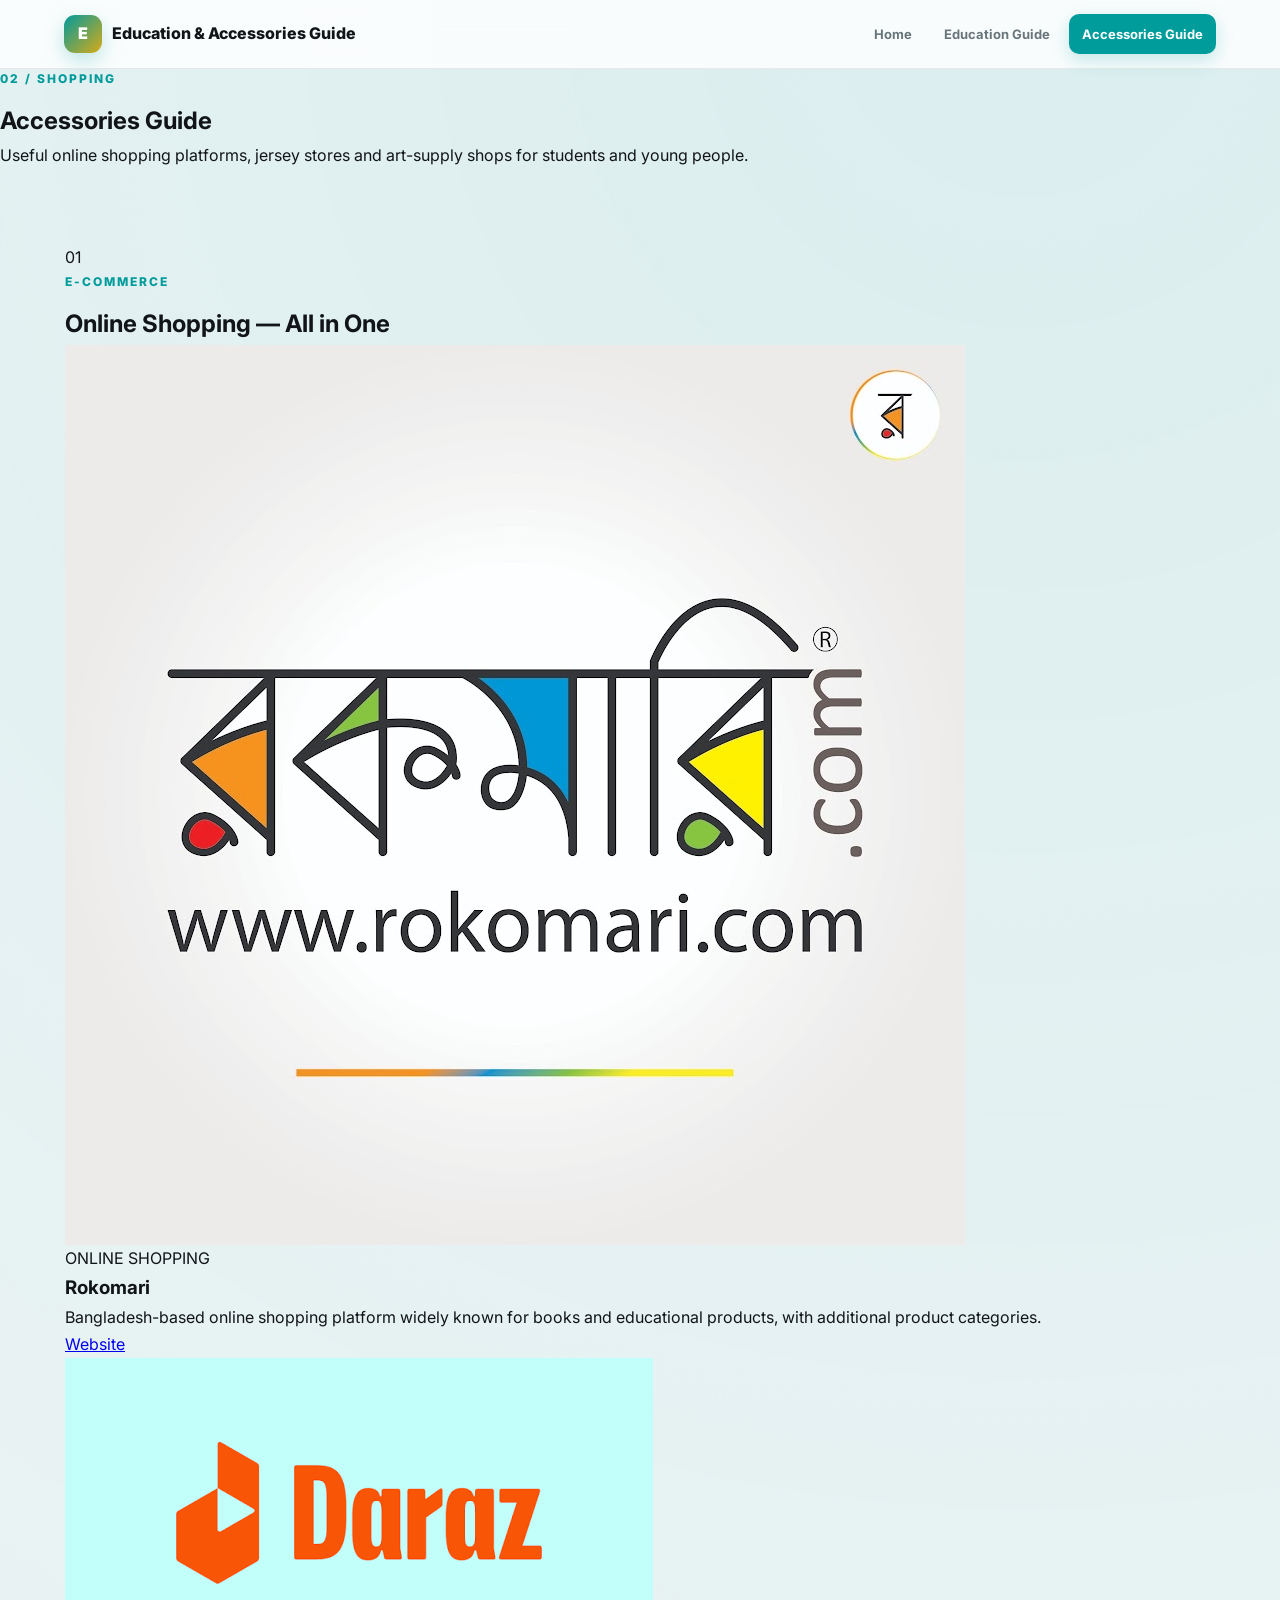
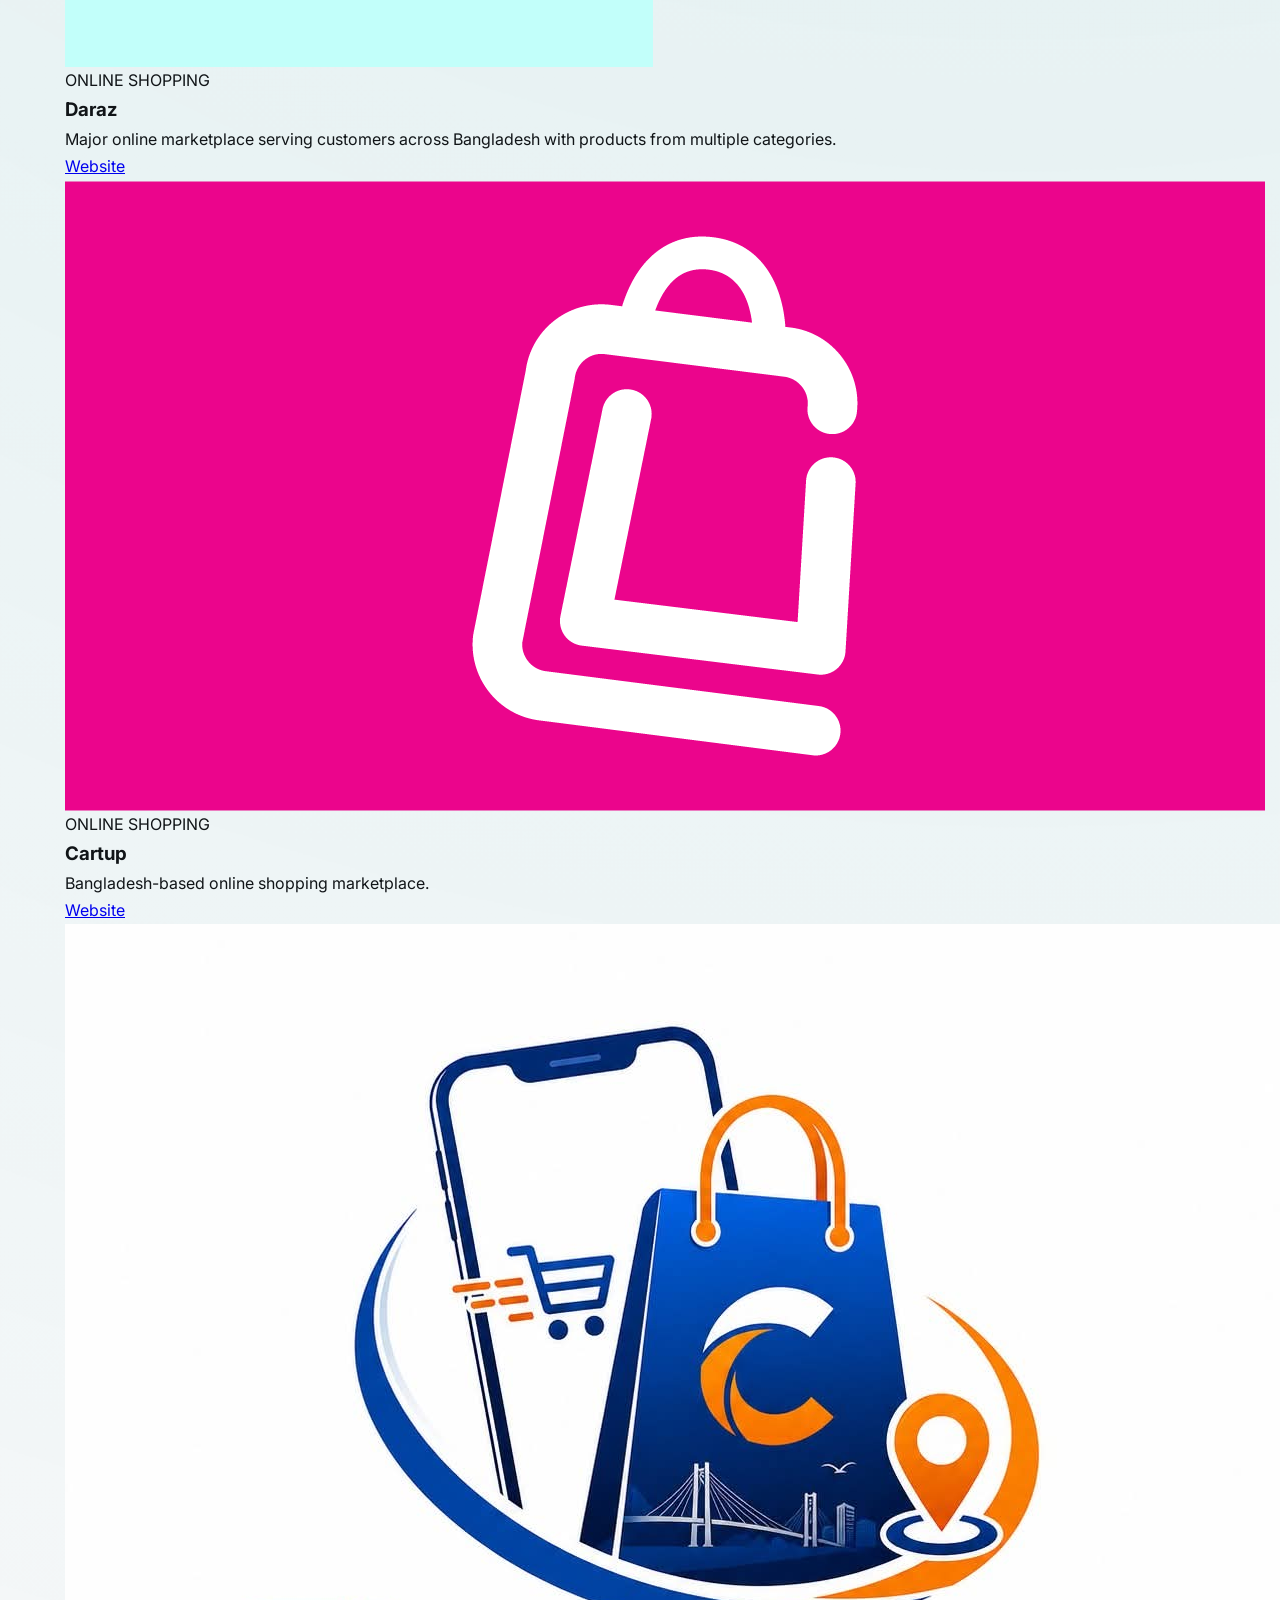
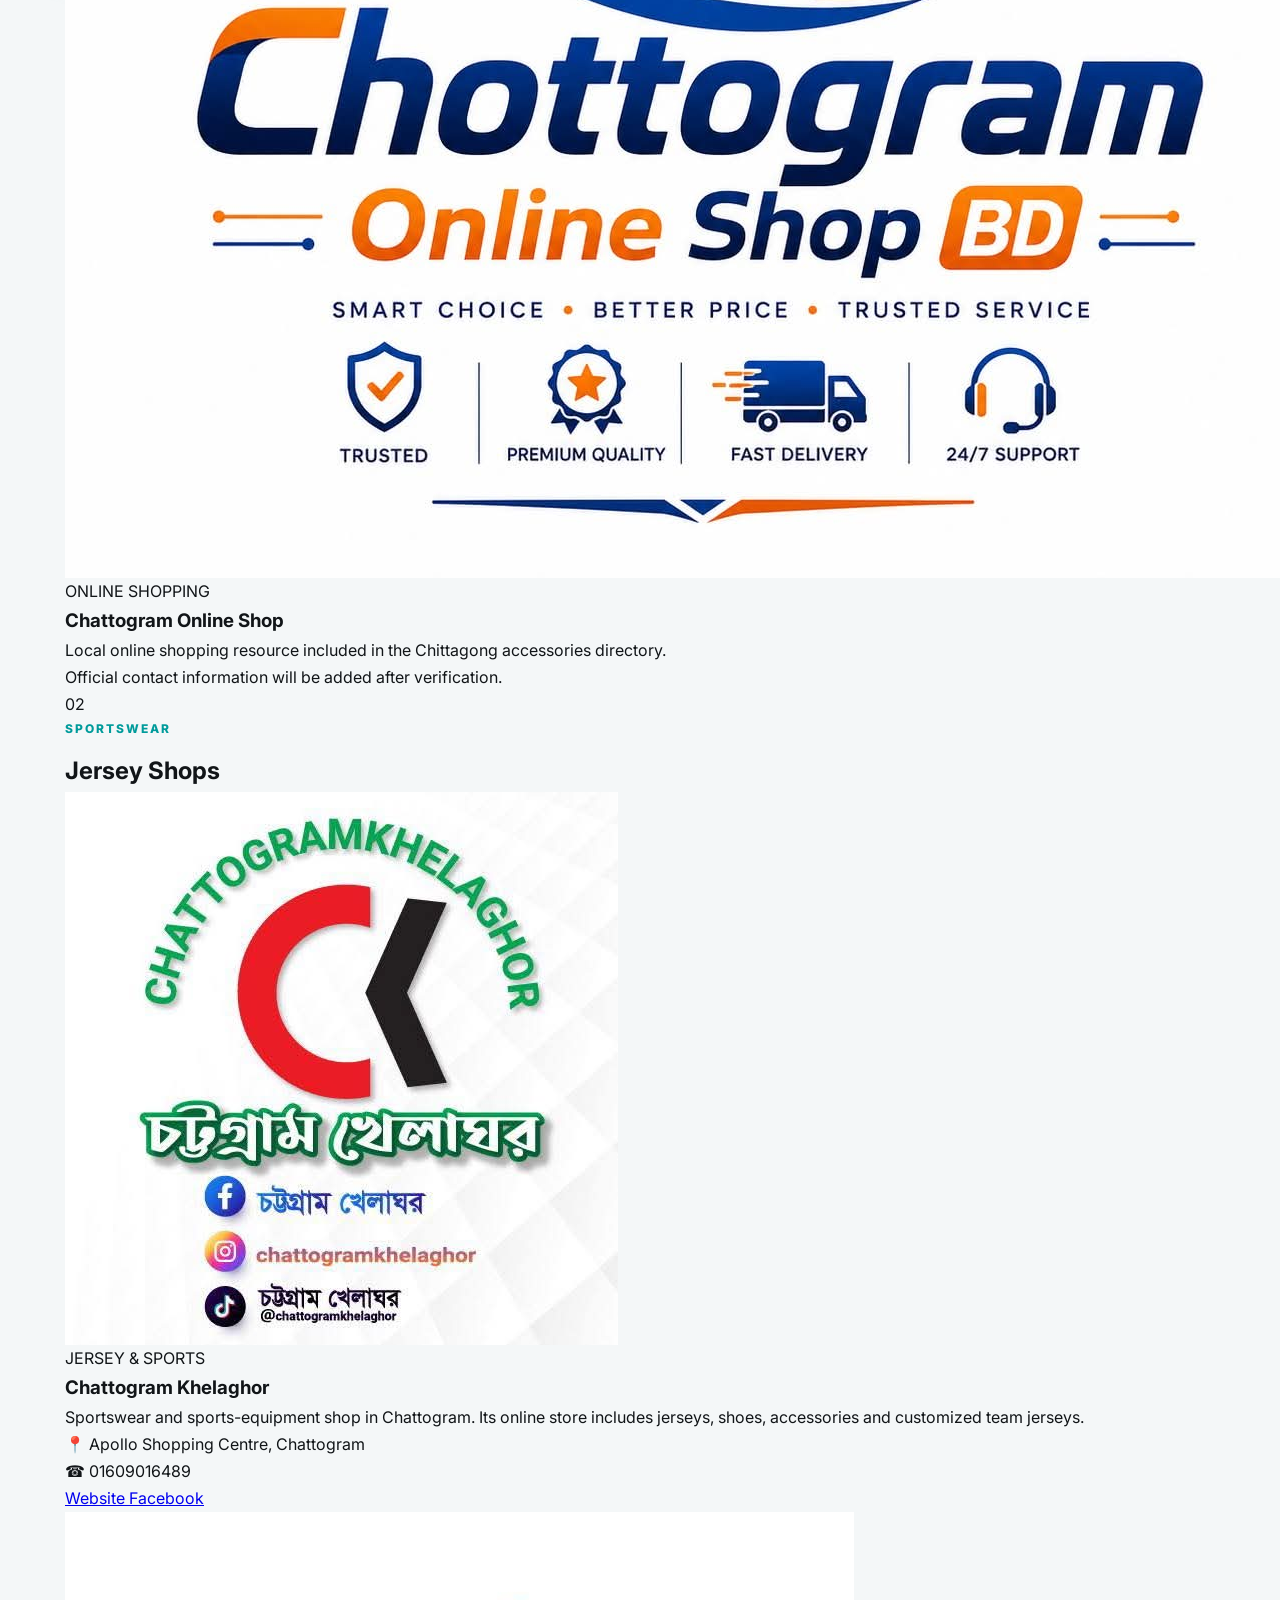
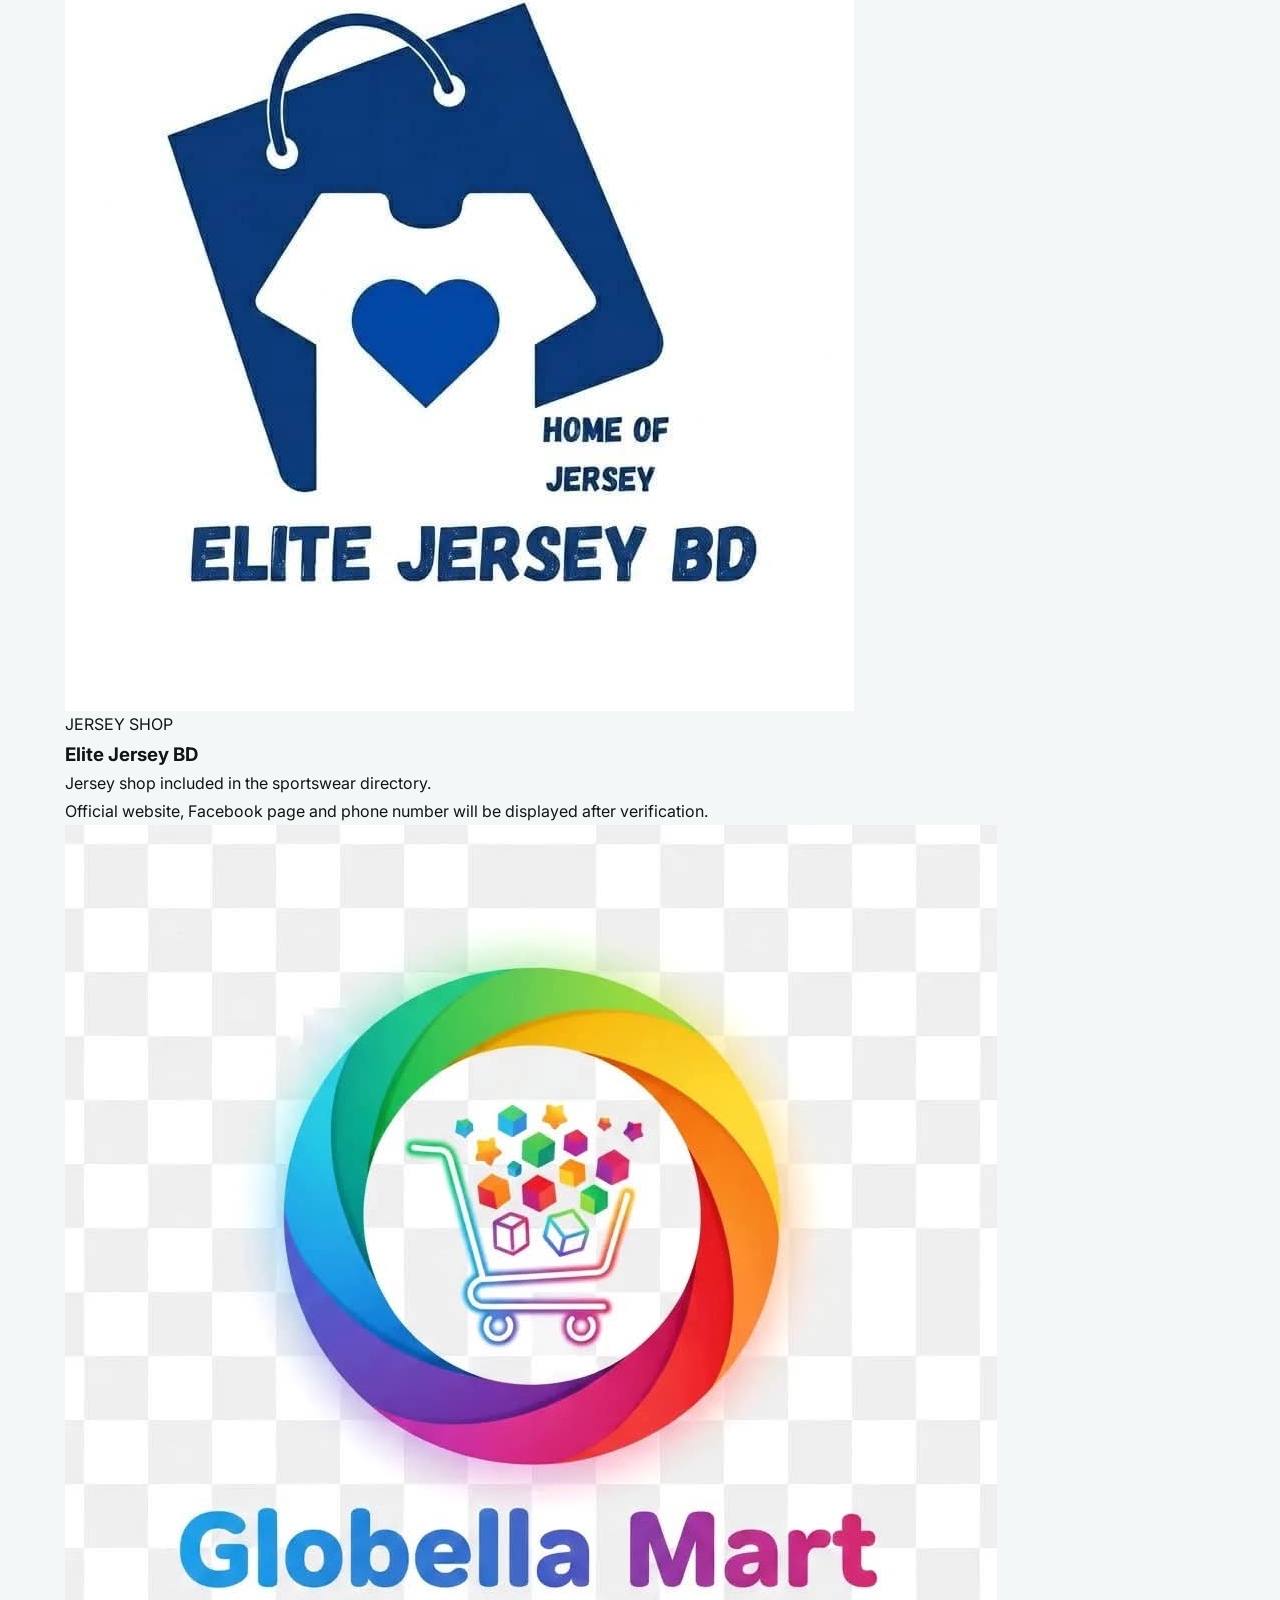
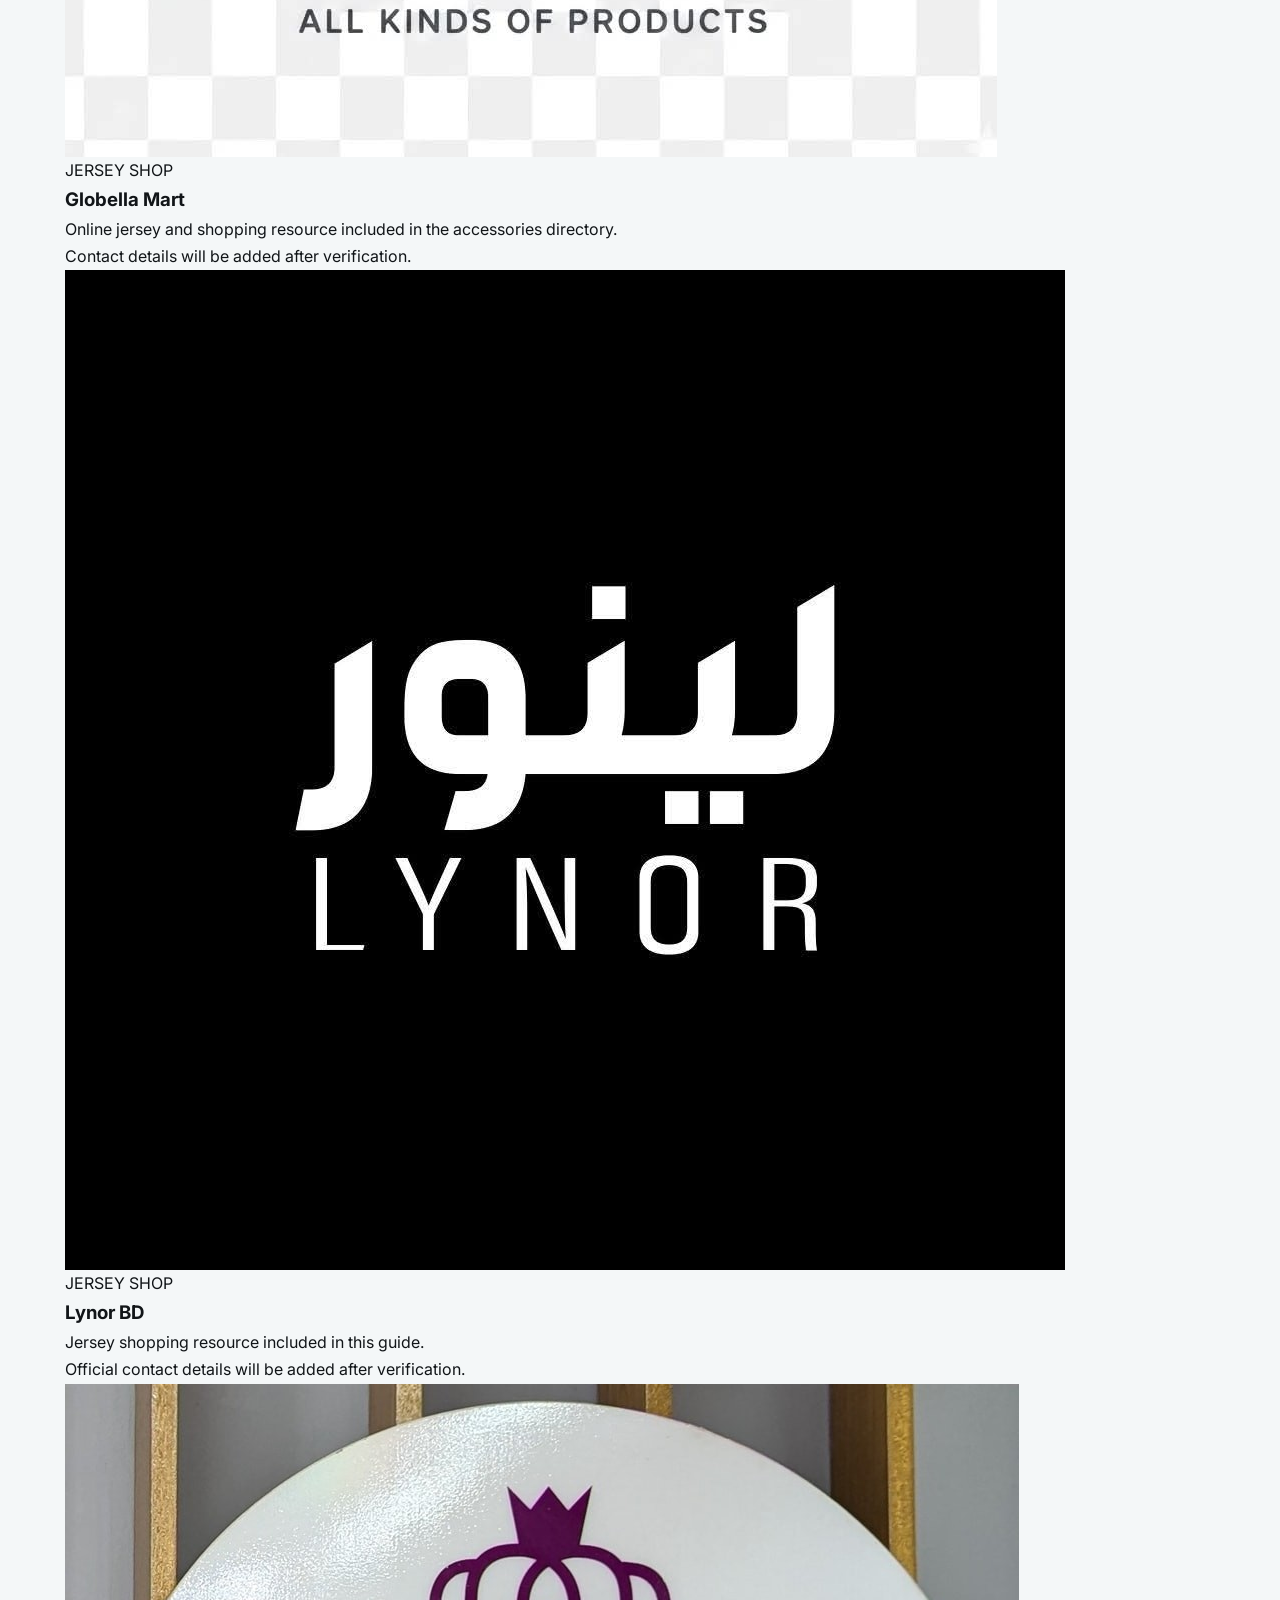
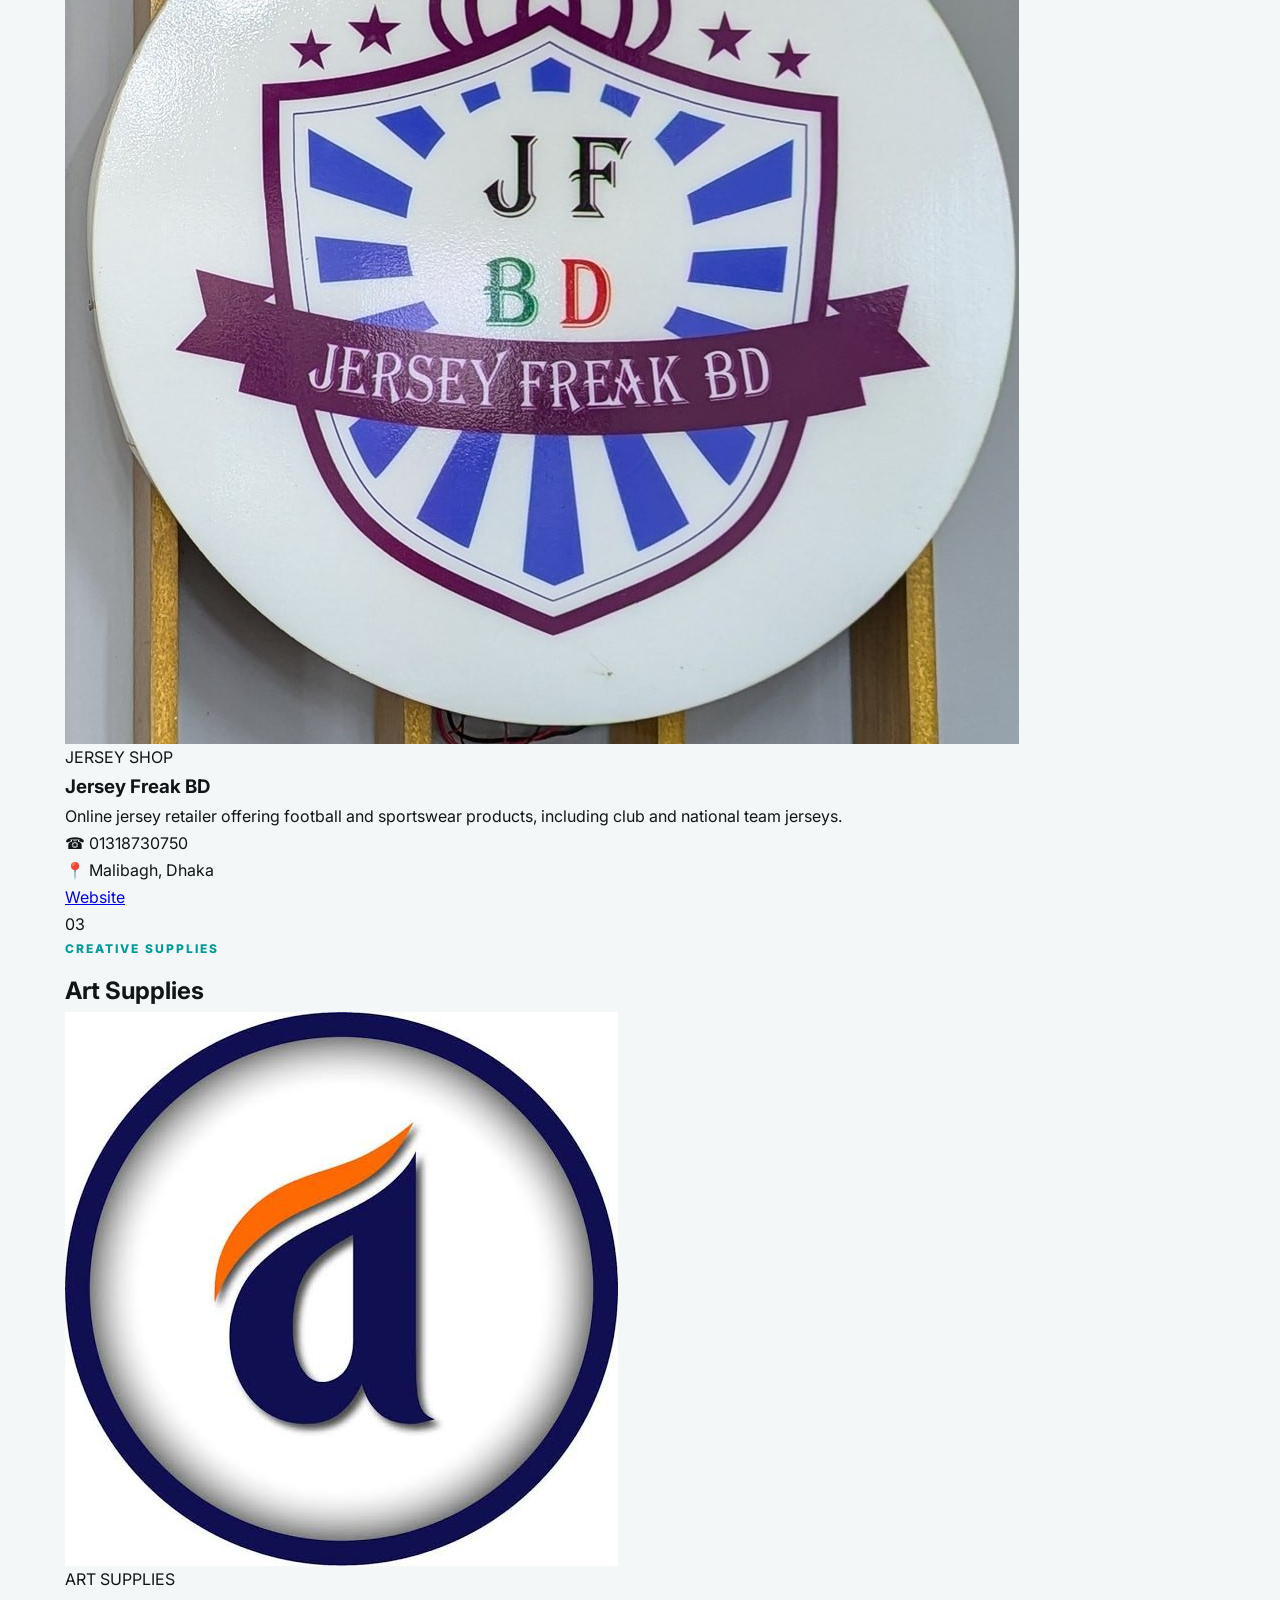
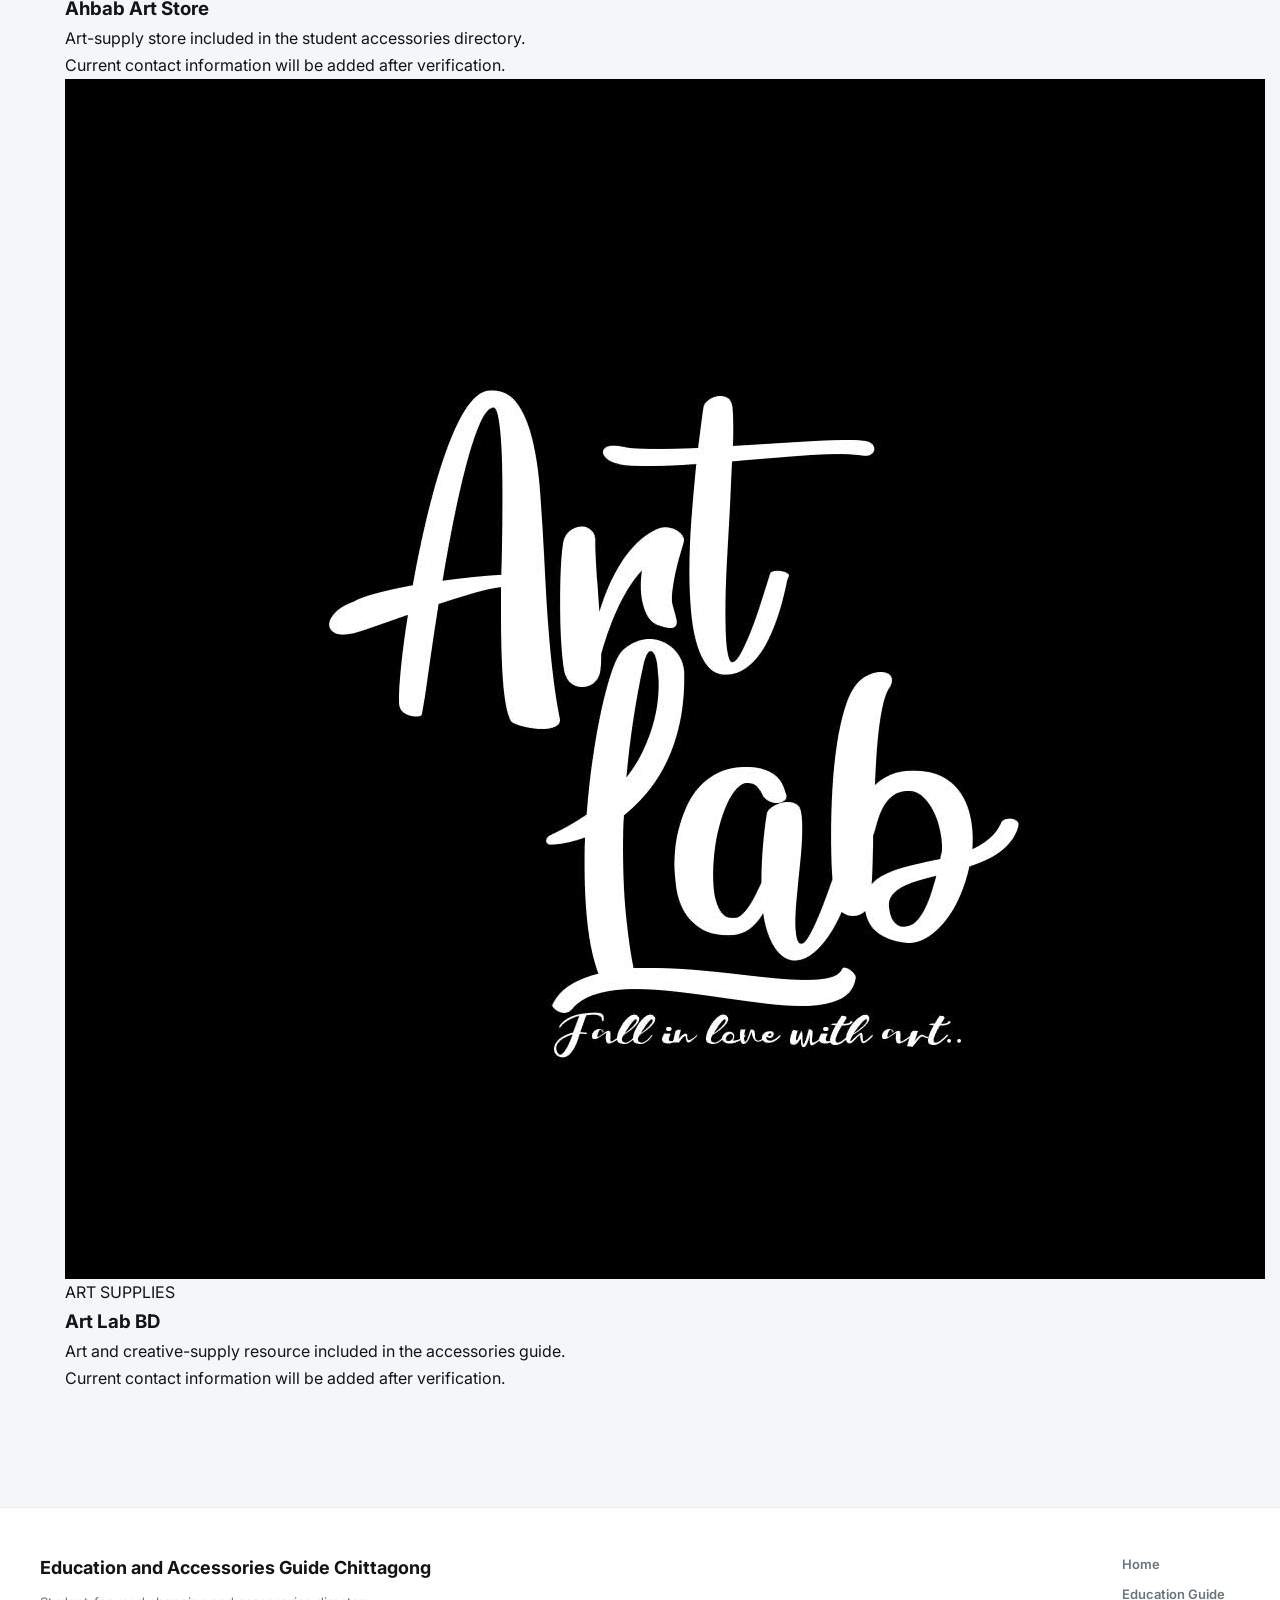
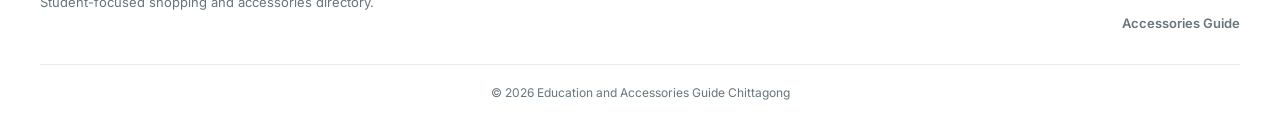
==== accessories.html @ e2e4e684 "Add files via upload" ====
<html lang="en">

<head>

    <meta charset="UTF-8">
    <meta name="viewport" content="width=device-width, initial-scale=1.0">

    <title>Accessories Guide | Education and Accessories Guide Chittagong</title>

    <link rel="stylesheet" href="style.css">

    <link rel="preconnect" href="https://fonts.googleapis.com">
    <link rel="preconnect" href="https://fonts.gstatic.com" crossorigin>

    <link
        href="https://fonts.googleapis.com/css2?family=Inter:wght@400;500;600;700;800&display=swap"
        rel="stylesheet"
    >

</head>


<body>


<header class="navbar">

    <div class="nav-container">

        <a href="index.html" class="brand">

            <span class="brand-mark">E</span>

            <span>
                Education & Accessories Guide
            </span>

        </a>


        <nav>

            <a href="index.html">Home</a>

            <a href="education.html">
                Education Guide
            </a>

            <a class="active" href="accessories.html">
                Accessories Guide
            </a>

        </nav>

    </div>

</header>


<main>


<section class="page-hero accessories-page">

    <div>

        <p class="hero-label">02 / SHOPPING</p>

        <h1>Accessories Guide</h1>

        <p>
            Useful online shopping platforms, jersey stores and
            art-supply shops for students and young people.
        </p>

    </div>

</section>


<section class="directory section">


    <!-- ONLINE SHOPPING -->

    <div class="category-header">

        <span>01</span>

        <div>

            <p class="section-label">E-COMMERCE</p>

            <h2>Online Shopping — All in One</h2>

        </div>

    </div>


    <div class="cards">


        <article class="info-card">

            <img src="rokomari.jpg">

            <div class="card-content">

                <span class="tag">ONLINE SHOPPING</span>

                <h3>Rokomari</h3>

                <p>
                    Bangladesh-based online shopping platform widely
                    known for books and educational products, with
                    additional product categories.
                </p>

                <div class="card-buttons">

                    <a
                        href="https://www.rokomari.com/"
                        target="_blank"
                        class="small-btn"
                    >
                        Website
                    </a>

                </div>

            </div>

        </article>


        <article class="info-card">

            <img src="daraz.jpg">

            <div class="card-content">

                <span class="tag">ONLINE SHOPPING</span>

                <h3>Daraz</h3>

                <p>
                    Major online marketplace serving customers across
                    Bangladesh with products from multiple categories.
                </p>

                <div class="card-buttons">

                    <a
                        href="https://www.daraz.com.bd/"
                        target="_blank"
                        class="small-btn"
                    >
                        Website
                    </a>

                </div>

            </div>

        </article>


        <article class="info-card">

            <img src="cartup.jpg">

            <div class="card-content">

                <span class="tag">ONLINE SHOPPING</span>

                <h3>Cartup</h3>

                <p>
                    Bangladesh-based online shopping marketplace.
                </p>

                <div class="card-buttons">

                    <a
                        href="https://cartup.com/"
                        target="_blank"
                        class="small-btn"
                    >
                        Website
                    </a>

                </div>

            </div>

        </article>


        <article class="info-card">

            <img src="coshop.jpg">

            <div class="card-content">

                <span class="tag">ONLINE SHOPPING</span>

                <h3>Chattogram Online Shop</h3>

                <p>
                    Local online shopping resource included in the
                    Chittagong accessories directory.
                </p>

                <p class="verification">
                    Official contact information will be added after
                    verification.
                </p>

            </div>

        </article>


    </div>


    <!-- JERSEY -->

    <div class="category-header">

        <span>02</span>

        <div>

            <p class="section-label">SPORTSWEAR</p>

            <h2>Jersey Shops</h2>

        </div>

    </div>


    <div class="cards">


        <article class="info-card">

            <img src="khelaghor.jpg">

            <div class="card-content">

                <span class="tag">JERSEY & SPORTS</span>

                <h3>Chattogram Khelaghor</h3>

                <p>
                    Sportswear and sports-equipment shop in Chattogram.
                    Its online store includes jerseys, shoes,
                    accessories and customized team jerseys.
                </p>

                <div class="contact">

                    <p>📍 Apollo Shopping Centre, Chattogram</p>

                    <p>☎ 01609016489</p>

                </div>

                <div class="card-buttons">

                    <a
                        href="https://chattogramkhelaghor.com/"
                        target="_blank"
                        class="small-btn"
                    >
                        Website
                    </a>

                    <a
                        href="https://www.facebook.com/chattogramkhelaghor"
                        target="_blank"
                        class="small-btn facebook"
                    >
                        Facebook
                    </a>

                </div>

            </div>

        </article>


        <article class="info-card">

            <img src="elite.jpg">

            <div class="card-content">

                <span class="tag">JERSEY SHOP</span>

                <h3>Elite Jersey BD</h3>

                <p>
                    Jersey shop included in the sportswear directory.
                </p>

                <p class="verification">
                    Official website, Facebook page and phone number
                    will be displayed after verification.
                </p>

            </div>

        </article>


        <article class="info-card">

            <img src="globella.jpg">

            <div class="card-content">

                <span class="tag">JERSEY SHOP</span>

                <h3>Globella Mart</h3>

                <p>
                    Online jersey and shopping resource included in
                    the accessories directory.
                </p>

                <p class="verification">
                    Contact details will be added after verification.
                </p>

            </div>

        </article>


        <article class="info-card">

            <img src="lynor.jpg">

            <div class="card-content">

                <span class="tag">JERSEY SHOP</span>

                <h3>Lynor BD</h3>

                <p>
                    Jersey shopping resource included in this guide.
                </p>

                <p class="verification">
                    Official contact details will be added after
                    verification.
                </p>

            </div>

        </article>


        <article class="info-card">

            <img src="jerseyfreak.jpg">

            <div class="card-content">

                <span class="tag">JERSEY SHOP</span>

                <h3>Jersey Freak BD</h3>

                <p>
                    Online jersey retailer offering football and
                    sportswear products, including club and national
                    team jerseys.
                </p>

                <div class="contact">

                    <p>☎ 01318730750</p>

                    <p>📍 Malibagh, Dhaka</p>

                </div>

                <div class="card-buttons">

                    <a
                        href="https://jerseyfreakbd.com/"
                        target="_blank"
                        class="small-btn"
                    >
                        Website
                    </a>

                </div>

            </div>

        </article>


    </div>


    <!-- ART -->

    <div class="category-header">

        <span>03</span>

        <div>

            <p class="section-label">CREATIVE SUPPLIES</p>

            <h2>Art Supplies</h2>

        </div>

    </div>


    <div class="cards">


        <article class="info-card">

            <img src="ahbab.jpg">

            <div class="card-content">

                <span class="tag">ART SUPPLIES</span>

                <h3>Ahbab Art Store</h3>

                <p>
                    Art-supply store included in the student accessories
                    directory.
                </p>

                <p class="verification">
                    Current contact information will be added after
                    verification.
                </p>

            </div>

        </article>


        <article class="info-card">

            <img src="artlab.jpg">

            <div class="card-content">

                <span class="tag">ART SUPPLIES</span>

                <h3>Art Lab BD</h3>

                <p>
                    Art and creative-supply resource included in the
                    accessories guide.
                </p>

                <p class="verification">
                    Current contact information will be added after
                    verification.
                </p>

            </div>

        </article>


    </div>


</section>

</main>


<footer>

    <div class="footer-content">

        <div>

            <h3>
                Education and Accessories Guide Chittagong
            </h3>

            <p>
                Student-focused shopping and accessories directory.
            </p>

        </div>


        <div class="footer-links">

            <a href="index.html">Home</a>

            <a href="education.html">
                Education Guide
            </a>

            <a href="accessories.html">
                Accessories Guide
            </a>

        </div>

    </div>


    <div class="copyright">
        © 2026 Education and Accessories Guide Chittagong
    </div>

</footer>


</body>
</html>
---- style.css ----
/* =========================================
   EDUCATION & ACCESSORIES GUIDE
   PREMIUM DAY / NIGHT THEME
========================================= */

:root {
    --bg: #f4f7f8;
    --surface: #ffffff;
    --surface-2: #eef3f4;

    --text: #111518;
    --muted: #68757b;

    --primary: #009b9b;
    --primary-dark: #007878;

    --gold: #d8aa18;

    --border: rgba(0, 0, 0, 0.08);

    --shadow: 0 15px 45px rgba(0, 0, 0, 0.08);
}


/* =========================================
   NIGHT MODE
========================================= */

body.dark {
    --bg: #050607;
    --surface: #0d1012;
    --surface-2: #14191b;

    --text: #f4f6f7;
    --muted: #9ca7ab;

    --primary: #14c6c6;
    --primary-dark: #0a9696;

    --gold: #f2c542;

    --border: rgba(255, 255, 255, 0.08);

    --shadow: 0 18px 55px rgba(0, 0, 0, 0.5);
}


/* =========================================
   RESET
========================================= */

* {
    margin: 0;
    padding: 0;
    box-sizing: border-box;
}

html {
    scroll-behavior: smooth;
}

body {
    font-family: "Inter", Arial, sans-serif;

    background:
        radial-gradient(
            circle at 80% 0%,
            rgba(0, 155, 155, 0.10),
            transparent 30%
        ),
        var(--bg);

    color: var(--text);

    line-height: 1.7;

    transition:
        background 0.35s ease,
        color 0.35s ease;
}


/* =========================================
   NAVBAR
========================================= */

.navbar {
    position: sticky;
    top: 0;
    z-index: 1000;

    background: rgba(255, 255, 255, 0.82);

    backdrop-filter: blur(18px);
    -webkit-backdrop-filter: blur(18px);

    border-bottom: 1px solid var(--border);

    transition: 0.3s;
}

body.dark .navbar {
    background: rgba(5, 6, 7, 0.88);
}

.nav-container {
    max-width: 1200px;

    margin: auto;

    padding: 14px 24px;

    display: flex;

    align-items: center;

    justify-content: space-between;

    gap: 25px;
}


/* =========================================
   BRAND
========================================= */

.brand {
    display: flex;

    align-items: center;

    gap: 10px;

    color: var(--text);

    text-decoration: none;

    font-size: 16px;

    font-weight: 800;
}

.brand-mark {
    width: 38px;
    height: 38px;

    display: flex;

    align-items: center;
    justify-content: center;

    border-radius: 11px;

    background:
        linear-gradient(
            135deg,
            var(--primary),
            var(--gold)
        );

    color: white;

    font-weight: 900;

    box-shadow:
        0 7px 20px rgba(0, 155, 155, 0.25);
}


/* =========================================
   NAV LINKS
========================================= */

.nav-container nav {
    display: flex;

    align-items: center;

    gap: 6px;

    flex-wrap: wrap;
}

.nav-container nav a {
    color: var(--muted);

    text-decoration: none;

    padding: 9px 13px;

    border-radius: 10px;

    font-size: 13px;

    font-weight: 700;

    transition: 0.25s;
}

.nav-container nav a:hover {
    color: var(--primary);

    background:
        rgba(0, 155, 155, 0.08);
}

.nav-container nav a.active {
    color: white;

    background: var(--primary);

    box-shadow:
        0 6px 18px rgba(0, 155, 155, 0.22);
}


/* =========================================
   DAY / NIGHT BUTTON
========================================= */

.theme-toggle {
    width: 40px;
    height: 40px;

    border: 1px solid var(--border);

    background: var(--surface);

    color: var(--text);

    border-radius: 50%;

    cursor: pointer;

    font-size: 18px;

    display: flex;

    align-items: center;
    justify-content: center;

    transition: 0.25s;
}

.theme-toggle:hover {
    transform: rotate(15deg) scale(1.08);

    border-color: var(--primary);

    box-shadow:
        0 5px 18px rgba(0, 155, 155, 0.15);
}


/* =========================================
   HERO
========================================= */

.hero {
    max-width: 1200px;

    margin: 30px auto 0;

    padding: 85px 35px;

    border-radius: 30px;

    position: relative;

    overflow: hidden;

    background:
        linear-gradient(
            135deg,
            rgba(0, 155, 155, 0.13),
            rgba(216, 170, 24, 0.10)
        );

    border: 1px solid var(--border);

    box-shadow: var(--shadow);
}

.hero::before {
    content: "";

    position: absolute;

    width: 350px;
    height: 350px;

    border-radius: 50%;

    background: var(--primary);

    opacity: 0.07;

    right: -150px;
    top: -150px;
}

.hero::after {
    content: "";

    position: absolute;

    width: 250px;
    height: 250px;

    border-radius: 50%;

    background: var(--gold);

    opacity: 0.05;

    left: -120px;
    bottom: -120px;
}

.hero-content {
    position: relative;

    z-index: 2;

    max-width: 800px;
}

.hero-label,
.section-label {
    color: var(--primary);

    font-size: 12px;

    font-weight: 800;

    letter-spacing: 2px;

    margin-bottom: 12px;
}

.hero h1 {
    font-size: clamp(42px, 7vw, 72px);

    line-height: 1.05;

    letter-spacing: -2px;

    margin-bottom: 22px;
}

.hero h1 span {
    background:
        linear-gradient(
            90deg,
            var(--primary),
            var(--gold)
        );

    -webkit-background-clip: text;

    -webkit-text-fill-color: transparent;
}

.hero-description {
    max-width: 720px;

    color: var(--muted);

    font-size: 16px;
}


/* =========================================
   HERO BUTTONS
========================================= */

.hero-buttons {
    display: flex;

    gap: 12px;

    flex-wrap: wrap;

    margin-top: 30px;
}

.btn {
    display: inline-block;

    padding: 13px 19px;

    border-radius: 12px;

    text-decoration: none;

    font-size: 14px;

    font-weight: 800;

    transition: 0.25s;

    cursor: pointer;
}

.btn-primary {
    background: var(--primary);

    color: white;

    box-shadow:
        0 8px 22px rgba(0, 155, 155, 0.20);
}

.btn-primary:hover {
    background: var(--primary-dark);

    transform: translateY(-3px);
}

.btn-outline {
    border: 1px solid var(--border);

    color: var(--text);

    background: var(--surface);
}

.btn-outline:hover {
    border-color: var(--primary);

    color: var(--primary);

    transform: translateY(-3px);
}

.btn-gold {
    background: var(--gold);

    color: #111;
}

.btn-gold:hover {
    transform: translateY(-3px);

    filter: brightness(1.05);
}


/* =========================================
   GENERAL SECTION
========================================= */

.section {
    max-width: 1200px;

    margin: auto;

    padding: 75px 25px;
}

.section-heading {
    max-width: 750px;

    margin-bottom: 35px;
}

.section-heading h2 {
    font-size: clamp(28px, 5vw, 42px);

    line-height: 1.15;

    margin-bottom: 12px;
}

.section-heading > p:last-child {
    color: var(--muted);

    font-size: 15px;
}


/* =========================================
   FEATURE CARDS
========================================= */

.feature-grid {
    display: grid;

    grid-template-columns:
        repeat(3, 1fr);

    gap: 20px;
}

.feature-card {
    background: var(--surface);

    border: 1px solid var(--border);

    border-radius: 20px;

    padding: 27px;

    box-shadow: var(--shadow);

    transition: 0.3s;
}

.feature-card:hover {
    transform: translateY(-7px);

    border-color:
        rgba(0, 155, 155, 0.35);
}

.feature-icon {
    font-size: 30px;

    width: 55px;
    height: 55px;

    display: flex;

    align-items: center;
    justify-content: center;

    border-radius: 15px;

    background:
        rgba(0, 155, 155, 0.10);

    margin-bottom: 18px;
}

.feature-card h3 {
    font-size: 20px;

    margin-bottom: 9px;
}

.feature-card p {
    color: var(--muted);

    font-size: 14px;

    margin-bottom: 15px;
}

.feature-card a {
    color: var(--primary);

    text-decoration: none;

    font-size: 14px;

    font-weight: 800;
}


/* =========================================
   GUIDE CARDS
========================================= */

.guide-section {
    max-width: 1200px;

    margin: auto;

    padding: 10px 25px 75px;

    display: grid;

    grid-template-columns:
        repeat(2, 1fr);

    gap: 20px;
}

.guide-card {
    padding: 35px;

    border-radius: 23px;

    border: 1px solid var(--border);

    background: var(--surface);

    box-shadow: var(--shadow);

    display: flex;

    align-items: flex-end;

    justify-content: space-between;

    gap: 25px;

    transition: 0.3s;
}

.guide-card:hover {
    transform: translateY(-5px);
}

.guide-card h2 {
    font-size: 27px;

    margin-bottom: 8px;
}

.guide-card p:not(.section-label) {
    color: var(--muted);

    font-size: 14px;
}

.education-guide {
    border-top: 3px solid var(--primary);
}

.accessories-guide {
    border-top: 3px solid var(--gold);
}


/* =========================================
   NOTICE
========================================= */

.notice {
    padding-top: 0;
}

.notice-box {
    display: flex;

    gap: 18px;

    align-items: flex-start;

    padding: 25px;

    border-radius: 18px;

    background: var(--surface);

    border: 1px solid var(--border);

    box-shadow: var(--shadow);
}

.notice-icon {
    min-width: 38px;
    height: 38px;

    display: flex;

    align-items: center;
    justify-content: center;

    border-radius: 50%;

    background: var(--gold);

    color: #111;

    font-weight: 900;
}

.notice-box h3 {
    margin-bottom: 5px;
}

.notice-box p {
    color: var(--muted);

    font-size: 13px;
}


/* =========================================
   FOOTER
========================================= */

footer {
    margin-top: 40px;

    padding: 45px 25px 20px;

    background: var(--surface);

    border-top: 1px solid var(--border);
}

.footer-content {
    max-width: 1200px;

    margin: auto;

    display: flex;

    justify-content: space-between;

    gap: 30px;
}

.footer-content h3 {
    font-size: 18px;

    margin-bottom: 7px;
}

.footer-content p {
    color: var(--muted);

    font-size: 13px;
}

.footer-links {
    display: flex;

    flex-direction: column;

    gap: 7px;
}

.footer-links a {
    color: var(--muted);

    text-decoration: none;

    font-size: 13px;

    font-weight: 600;
}

.footer-links a:hover {
    color: var(--primary);
}

.copyright {
    max-width: 1200px;

    margin: 30px auto 0;

    padding-top: 18px;

    border-top: 1px solid var(--border);

    color: var(--muted);

    font-size: 12px;

    text-align: center;
}


/* =========================================
   MOBILE / TABLET
========================================= */

@media (max-width: 850px) {

    .nav-container {
        flex-direction: column;

        gap: 12px;
    }

    .feature-grid {
        grid-template-columns: 1fr 1fr;
    }

    .guide-section {
        grid-template-columns: 1fr;
    }

    .hero {
        margin: 15px 12px 0;
    }

    .section {
        padding-left: 18px;
        padding-right: 18px;
    }
}


/* =========================================
   SMALL MOBILE
========================================= */

@media (max-width: 600px) {

    .nav-container {
        padding: 12px 15px;
    }

    .brand {
        font-size: 14px;
    }

    .brand-mark {
        width: 34px;
        height: 34px;
    }

    .nav-container nav {
        width: 100%;

        justify-content: center;

        flex-wrap: wrap;
    }

    .nav-container nav a {
        font-size: 11px;

        padding: 7px 8px;
    }

    .theme-toggle {
        width: 35px;
        height: 35px;

        font-size: 16px;
    }

    .hero {
        padding: 55px 22px;

        border-radius: 22px;
    }

    .hero h1 {
        font-size: 42px;

        letter-spacing: -1.5px;
    }

    .hero-description {
        font-size: 14px;
    }

    .feature-grid {
        grid-template-columns: 1fr;
    }

    .guide-card {
        flex-direction: column;

        align-items: flex-start;

        padding: 27px;
    }

    .footer-content {
        flex-direction: column;
    }
}


/* =========================================
   SELECTION
========================================= */

::selection {
    background: var(--primary);

    color: white;
}


/* =========================================
   SCROLLBAR
========================================= */

::-webkit-scrollbar {
    width: 8px;
}

::-webkit-scrollbar-track {
    background: var(--bg);
}

::-webkit-scrollbar-thumb {
    background: var(--primary);

    border-radius: 10px;
}
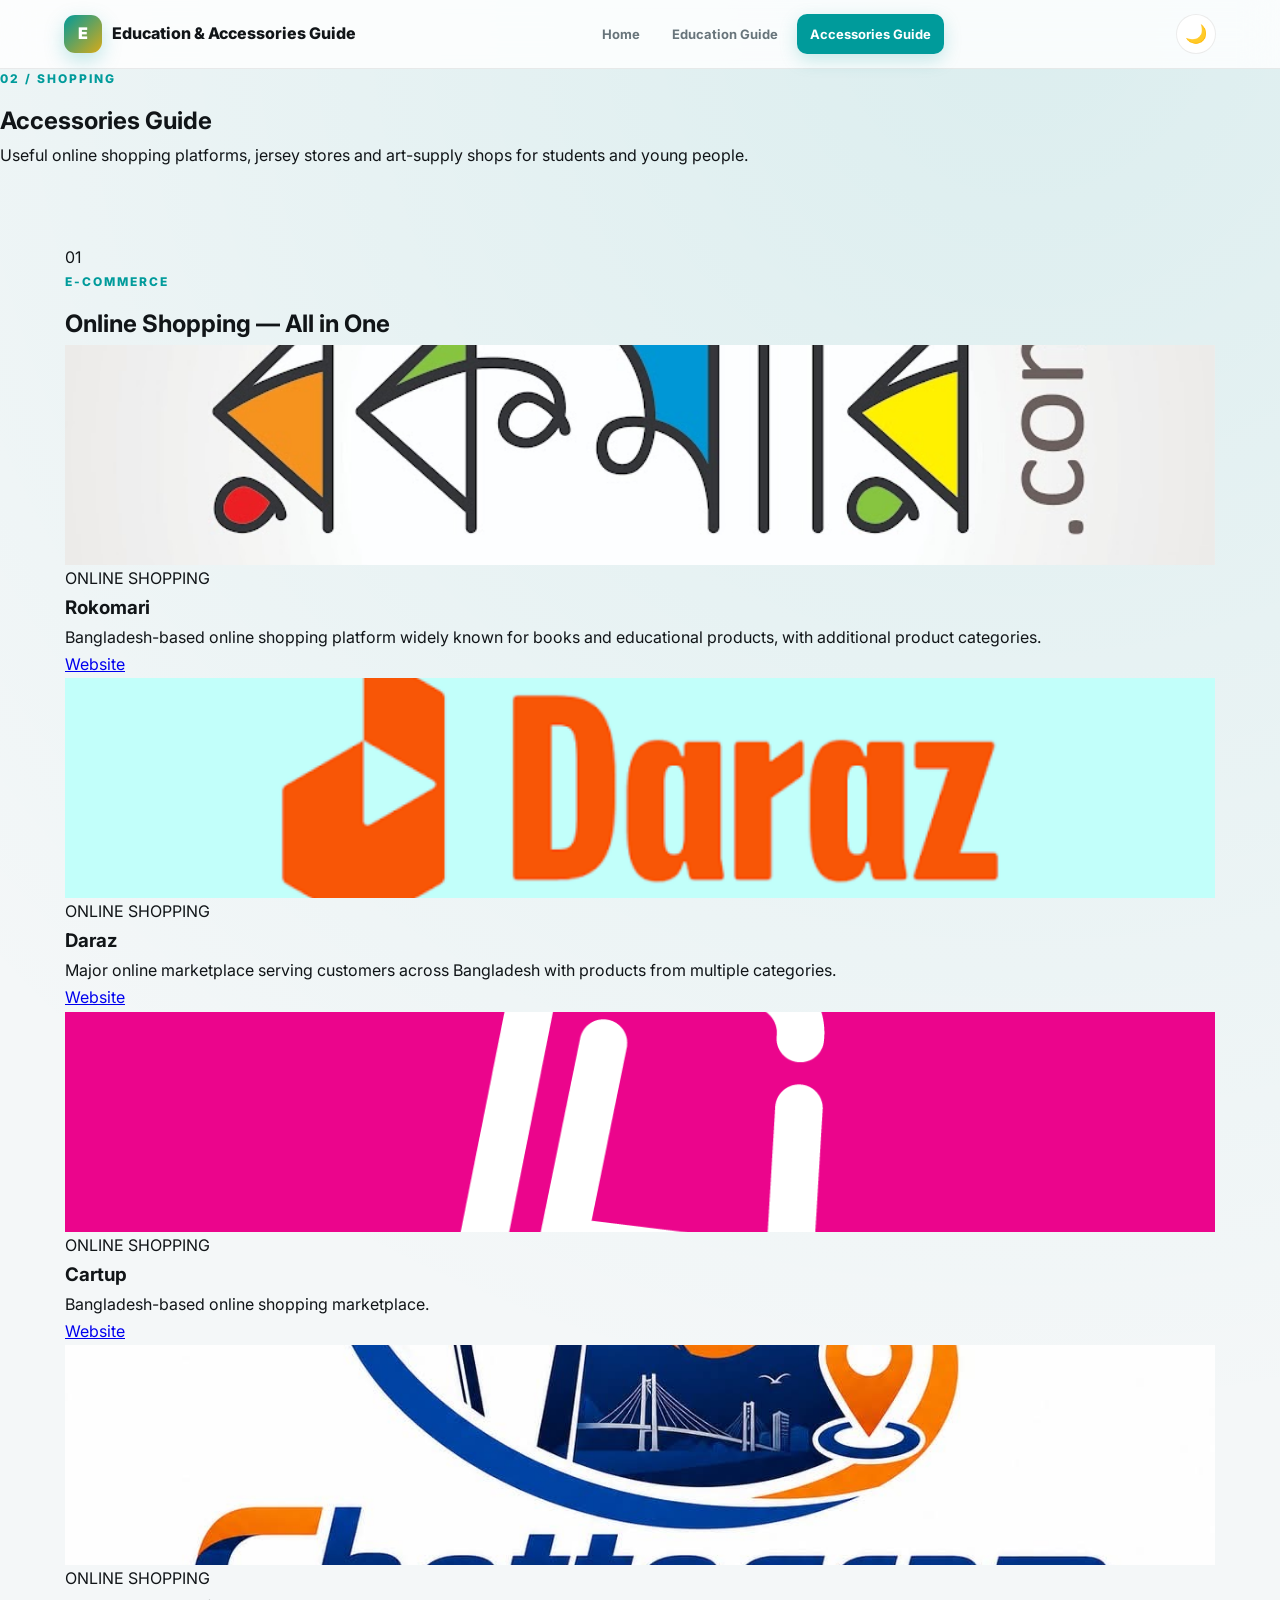
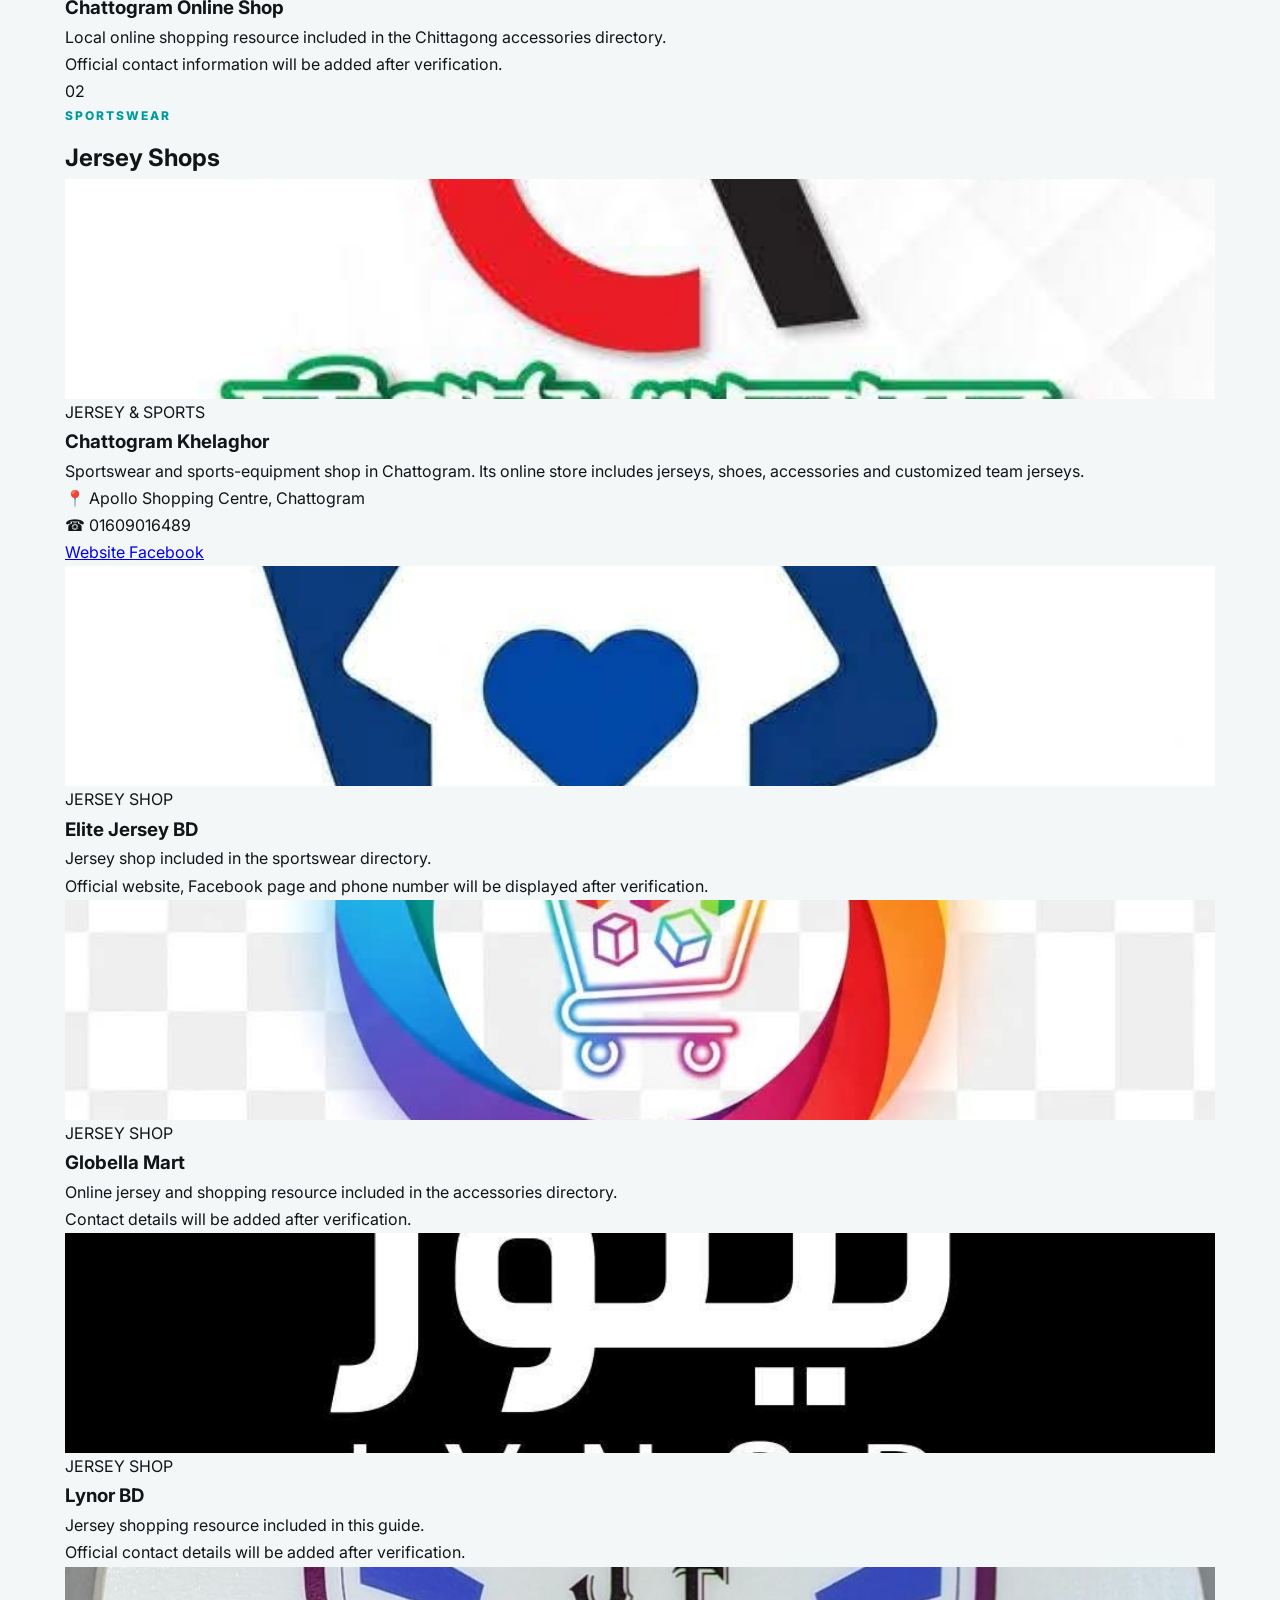
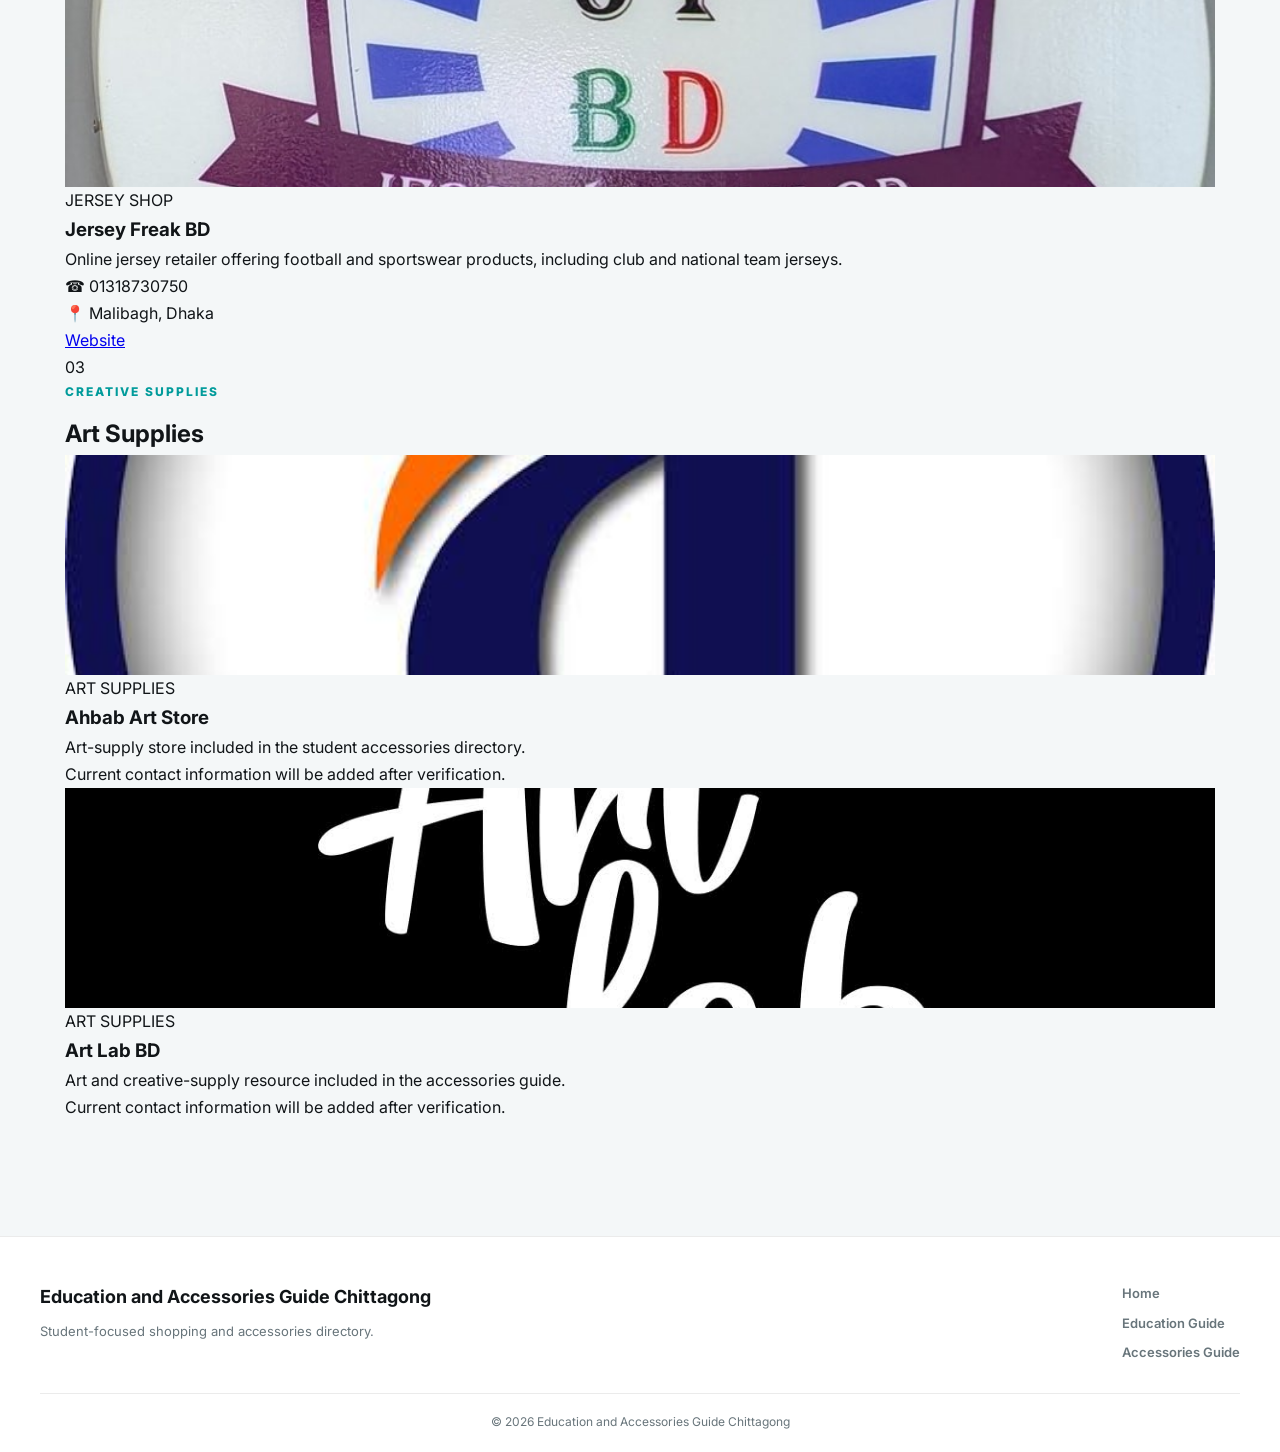
==== commit a929dbb3: "Add files via upload" ====
--- a/accessories.html
+++ b/accessories.html
@@ -19,9 +19,7 @@
 
 </head>
 
-
 <body>
-
 
 <header class="navbar">
 
@@ -37,7 +35,6 @@
 
         </a>
 
-
         <nav>
 
             <a href="index.html">Home</a>
@@ -52,13 +49,19 @@
 
         </nav>
 
+        <button
+            id="themeToggle"
+            class="theme-toggle"
+            aria-label="Toggle theme">
+            🌙
+        </button>
+
     </div>
 
 </header>
 
 
 <main>
-
 
 <section class="page-hero accessories-page">
 
@@ -81,407 +84,398 @@
 <section class="directory section">
 
 
-    <!-- ONLINE SHOPPING -->
-
-    <div class="category-header">
-
-        <span>01</span>
-
-        <div>
-
-            <p class="section-label">E-COMMERCE</p>
-
-            <h2>Online Shopping — All in One</h2>
-
-        </div>
-
-    </div>
-
-
-    <div class="cards">
-
-
-        <article class="info-card">
-
-            <img src="rokomari.jpg">
-
-            <div class="card-content">
-
-                <span class="tag">ONLINE SHOPPING</span>
-
-                <h3>Rokomari</h3>
-
-                <p>
-                    Bangladesh-based online shopping platform widely
-                    known for books and educational products, with
-                    additional product categories.
-                </p>
-
-                <div class="card-buttons">
-
-                    <a
-                        href="https://www.rokomari.com/"
-                        target="_blank"
-                        class="small-btn"
-                    >
-                        Website
-                    </a>
-
-                </div>
-
-            </div>
-
-        </article>
-
-
-        <article class="info-card">
-
-            <img src="daraz.jpg">
-
-            <div class="card-content">
-
-                <span class="tag">ONLINE SHOPPING</span>
-
-                <h3>Daraz</h3>
-
-                <p>
-                    Major online marketplace serving customers across
-                    Bangladesh with products from multiple categories.
-                </p>
-
-                <div class="card-buttons">
-
-                    <a
-                        href="https://www.daraz.com.bd/"
-                        target="_blank"
-                        class="small-btn"
-                    >
-                        Website
-                    </a>
-
-                </div>
-
-            </div>
-
-        </article>
-
-
-        <article class="info-card">
-
-            <img src="cartup.jpg">
-
-            <div class="card-content">
-
-                <span class="tag">ONLINE SHOPPING</span>
-
-                <h3>Cartup</h3>
-
-                <p>
-                    Bangladesh-based online shopping marketplace.
-                </p>
-
-                <div class="card-buttons">
-
-                    <a
-                        href="https://cartup.com/"
-                        target="_blank"
-                        class="small-btn"
-                    >
-                        Website
-                    </a>
-
-                </div>
-
-            </div>
-
-        </article>
-
-
-        <article class="info-card">
-
-            <img src="coshop.jpg">
-
-            <div class="card-content">
-
-                <span class="tag">ONLINE SHOPPING</span>
-
-                <h3>Chattogram Online Shop</h3>
-
-                <p>
-                    Local online shopping resource included in the
-                    Chittagong accessories directory.
-                </p>
-
-                <p class="verification">
-                    Official contact information will be added after
-                    verification.
-                </p>
-
-            </div>
-
-        </article>
-
-
-    </div>
-
-
-    <!-- JERSEY -->
-
-    <div class="category-header">
-
-        <span>02</span>
-
-        <div>
-
-            <p class="section-label">SPORTSWEAR</p>
-
-            <h2>Jersey Shops</h2>
-
-        </div>
-
-    </div>
-
-
-    <div class="cards">
-
-
-        <article class="info-card">
-
-            <img src="khelaghor.jpg">
-
-            <div class="card-content">
-
-                <span class="tag">JERSEY & SPORTS</span>
-
-                <h3>Chattogram Khelaghor</h3>
-
-                <p>
-                    Sportswear and sports-equipment shop in Chattogram.
-                    Its online store includes jerseys, shoes,
-                    accessories and customized team jerseys.
-                </p>
-
-                <div class="contact">
-
-                    <p>📍 Apollo Shopping Centre, Chattogram</p>
-
-                    <p>☎ 01609016489</p>
-
-                </div>
-
-                <div class="card-buttons">
-
-                    <a
-                        href="https://chattogramkhelaghor.com/"
-                        target="_blank"
-                        class="small-btn"
-                    >
-                        Website
-                    </a>
-
-                    <a
-                        href="https://www.facebook.com/chattogramkhelaghor"
-                        target="_blank"
-                        class="small-btn facebook"
-                    >
-                        Facebook
-                    </a>
-
-                </div>
-
-            </div>
-
-        </article>
-
-
-        <article class="info-card">
-
-            <img src="elite.jpg">
-
-            <div class="card-content">
-
-                <span class="tag">JERSEY SHOP</span>
-
-                <h3>Elite Jersey BD</h3>
-
-                <p>
-                    Jersey shop included in the sportswear directory.
-                </p>
-
-                <p class="verification">
-                    Official website, Facebook page and phone number
-                    will be displayed after verification.
-                </p>
-
-            </div>
-
-        </article>
-
-
-        <article class="info-card">
-
-            <img src="globella.jpg">
-
-            <div class="card-content">
-
-                <span class="tag">JERSEY SHOP</span>
-
-                <h3>Globella Mart</h3>
-
-                <p>
-                    Online jersey and shopping resource included in
-                    the accessories directory.
-                </p>
-
-                <p class="verification">
-                    Contact details will be added after verification.
-                </p>
-
-            </div>
-
-        </article>
-
-
-        <article class="info-card">
-
-            <img src="lynor.jpg">
-
-            <div class="card-content">
-
-                <span class="tag">JERSEY SHOP</span>
-
-                <h3>Lynor BD</h3>
-
-                <p>
-                    Jersey shopping resource included in this guide.
-                </p>
-
-                <p class="verification">
-                    Official contact details will be added after
-                    verification.
-                </p>
-
-            </div>
-
-        </article>
-
-
-        <article class="info-card">
-
-            <img src="jerseyfreak.jpg">
-
-            <div class="card-content">
-
-                <span class="tag">JERSEY SHOP</span>
-
-                <h3>Jersey Freak BD</h3>
-
-                <p>
-                    Online jersey retailer offering football and
-                    sportswear products, including club and national
-                    team jerseys.
-                </p>
-
-                <div class="contact">
-
-                    <p>☎ 01318730750</p>
-
-                    <p>📍 Malibagh, Dhaka</p>
-
-                </div>
-
-                <div class="card-buttons">
-
-                    <a
-                        href="https://jerseyfreakbd.com/"
-                        target="_blank"
-                        class="small-btn"
-                    >
-                        Website
-                    </a>
-
-                </div>
-
-            </div>
-
-        </article>
-
-
-    </div>
-
-
-    <!-- ART -->
-
-    <div class="category-header">
-
-        <span>03</span>
-
-        <div>
-
-            <p class="section-label">CREATIVE SUPPLIES</p>
-
-            <h2>Art Supplies</h2>
-
-        </div>
-
-    </div>
-
-
-    <div class="cards">
-
-
-        <article class="info-card">
-
-            <img src="ahbab.jpg">
-
-            <div class="card-content">
-
-                <span class="tag">ART SUPPLIES</span>
-
-                <h3>Ahbab Art Store</h3>
-
-                <p>
-                    Art-supply store included in the student accessories
-                    directory.
-                </p>
-
-                <p class="verification">
-                    Current contact information will be added after
-                    verification.
-                </p>
-
-            </div>
-
-        </article>
-
-
-        <article class="info-card">
-
-            <img src="artlab.jpg">
-
-            <div class="card-content">
-
-                <span class="tag">ART SUPPLIES</span>
-
-                <h3>Art Lab BD</h3>
-
-                <p>
-                    Art and creative-supply resource included in the
-                    accessories guide.
-                </p>
-
-                <p class="verification">
-                    Current contact information will be added after
-                    verification.
-                </p>
-
-            </div>
-
-        </article>
-
-
-    </div>
-
+<!-- ONLINE SHOPPING -->
+
+<div class="category-header">
+
+    <span>01</span>
+
+    <div>
+
+        <p class="section-label">E-COMMERCE</p>
+
+        <h2>Online Shopping — All in One</h2>
+
+    </div>
+
+</div>
+
+
+<div class="cards">
+
+
+<article class="info-card">
+
+    <img src="rokomari.jpg">
+
+    <div class="card-content">
+
+        <span class="tag">ONLINE SHOPPING</span>
+
+        <h3>Rokomari</h3>
+
+        <p>
+            Bangladesh-based online shopping platform widely
+            known for books and educational products, with
+            additional product categories.
+        </p>
+
+        <div class="card-buttons">
+
+            <a
+                href="https://www.rokomari.com/"
+                target="_blank"
+                class="small-btn">
+                Website
+            </a>
+
+        </div>
+
+    </div>
+
+</article>
+
+
+<article class="info-card">
+
+    <img src="daraz.jpg">
+
+    <div class="card-content">
+
+        <span class="tag">ONLINE SHOPPING</span>
+
+        <h3>Daraz</h3>
+
+        <p>
+            Major online marketplace serving customers across
+            Bangladesh with products from multiple categories.
+        </p>
+
+        <div class="card-buttons">
+
+            <a
+                href="https://www.daraz.com.bd/"
+                target="_blank"
+                class="small-btn">
+                Website
+            </a>
+
+        </div>
+
+    </div>
+
+</article>
+
+
+<article class="info-card">
+
+    <img src="cartup.jpg">
+
+    <div class="card-content">
+
+        <span class="tag">ONLINE SHOPPING</span>
+
+        <h3>Cartup</h3>
+
+        <p>
+            Bangladesh-based online shopping marketplace.
+        </p>
+
+        <div class="card-buttons">
+
+            <a
+                href="https://cartup.com/"
+                target="_blank"
+                class="small-btn">
+                Website
+            </a>
+
+        </div>
+
+    </div>
+
+</article>
+
+
+<article class="info-card">
+
+    <img src="coshop.jpg">
+
+    <div class="card-content">
+
+        <span class="tag">ONLINE SHOPPING</span>
+
+        <h3>Chattogram Online Shop</h3>
+
+        <p>
+            Local online shopping resource included in the
+            Chittagong accessories directory.
+        </p>
+
+        <p class="verification">
+            Official contact information will be added after
+            verification.
+        </p>
+
+    </div>
+
+</article>
+
+
+</div>
+
+
+<!-- JERSEY -->
+
+<div class="category-header">
+
+    <span>02</span>
+
+    <div>
+
+        <p class="section-label">SPORTSWEAR</p>
+
+        <h2>Jersey Shops</h2>
+
+    </div>
+
+</div>
+
+
+<div class="cards">
+
+
+<article class="info-card">
+
+    <img src="khelaghor.jpg">
+
+    <div class="card-content">
+
+        <span class="tag">JERSEY & SPORTS</span>
+
+        <h3>Chattogram Khelaghor</h3>
+
+        <p>
+            Sportswear and sports-equipment shop in Chattogram.
+            Its online store includes jerseys, shoes,
+            accessories and customized team jerseys.
+        </p>
+
+        <div class="contact">
+
+            <p>📍 Apollo Shopping Centre, Chattogram</p>
+            <p>☎ 01609016489</p>
+
+        </div>
+
+        <div class="card-buttons">
+
+            <a
+                href="https://chattogramkhelaghor.com/"
+                target="_blank"
+                class="small-btn">
+                Website
+            </a>
+
+            <a
+                href="https://www.facebook.com/chattogramkhelaghor"
+                target="_blank"
+                class="small-btn facebook">
+                Facebook
+            </a>
+
+        </div>
+
+    </div>
+
+</article>
+
+
+<article class="info-card">
+
+    <img src="elite.jpg">
+
+    <div class="card-content">
+
+        <span class="tag">JERSEY SHOP</span>
+
+        <h3>Elite Jersey BD</h3>
+
+        <p>
+            Jersey shop included in the sportswear directory.
+        </p>
+
+        <p class="verification">
+            Official website, Facebook page and phone number
+            will be displayed after verification.
+        </p>
+
+    </div>
+
+</article>
+
+
+<article class="info-card">
+
+    <img src="globella.jpg">
+
+    <div class="card-content">
+
+        <span class="tag">JERSEY SHOP</span>
+
+        <h3>Globella Mart</h3>
+
+        <p>
+            Online jersey and shopping resource included in
+            the accessories directory.
+        </p>
+
+        <p class="verification">
+            Contact details will be added after verification.
+        </p>
+
+    </div>
+
+</article>
+
+
+<article class="info-card">
+
+    <img src="lynor.jpg">
+
+    <div class="card-content">
+
+        <span class="tag">JERSEY SHOP</span>
+
+        <h3>Lynor BD</h3>
+
+        <p>
+            Jersey shopping resource included in this guide.
+        </p>
+
+        <p class="verification">
+            Official contact details will be added after
+            verification.
+        </p>
+
+    </div>
+
+</article>
+
+
+<article class="info-card">
+
+    <img src="jerseyfreak.jpg">
+
+    <div class="card-content">
+
+        <span class="tag">JERSEY SHOP</span>
+
+        <h3>Jersey Freak BD</h3>
+
+        <p>
+            Online jersey retailer offering football and
+            sportswear products, including club and national
+            team jerseys.
+        </p>
+
+        <div class="contact">
+
+            <p>☎ 01318730750</p>
+            <p>📍 Malibagh, Dhaka</p>
+
+        </div>
+
+        <div class="card-buttons">
+
+            <a
+                href="https://jerseyfreakbd.com/"
+                target="_blank"
+                class="small-btn">
+                Website
+            </a>
+
+        </div>
+
+    </div>
+
+</article>
+
+
+</div>
+
+
+<!-- ART -->
+
+<div class="category-header">
+
+    <span>03</span>
+
+    <div>
+
+        <p class="section-label">CREATIVE SUPPLIES</p>
+
+        <h2>Art Supplies</h2>
+
+    </div>
+
+</div>
+
+
+<div class="cards">
+
+
+<article class="info-card">
+
+    <img src="ahbab.jpg">
+
+    <div class="card-content">
+
+        <span class="tag">ART SUPPLIES</span>
+
+        <h3>Ahbab Art Store</h3>
+
+        <p>
+            Art-supply store included in the student accessories
+            directory.
+        </p>
+
+        <p class="verification">
+            Current contact information will be added after
+            verification.
+        </p>
+
+    </div>
+
+</article>
+
+
+<article class="info-card">
+
+    <img src="artlab.jpg">
+
+    <div class="card-content">
+
+        <span class="tag">ART SUPPLIES</span>
+
+        <h3>Art Lab BD</h3>
+
+        <p>
+            Art and creative-supply resource included in the
+            accessories guide.
+        </p>
+
+        <p class="verification">
+            Current contact information will be added after
+            verification.
+        </p>
+
+    </div>
+
+</article>
+
+
+</div>
 
 </section>
 
@@ -504,7 +498,6 @@
 
         </div>
 
-
         <div class="footer-links">
 
             <a href="index.html">Home</a>
@@ -521,7 +514,6 @@
 
     </div>
 
-
     <div class="copyright">
         © 2026 Education and Accessories Guide Chittagong
     </div>
@@ -529,5 +521,28 @@
 </footer>
 
 
+<script>
+const themeToggle = document.getElementById("themeToggle");
+
+if (localStorage.getItem("theme") === "dark") {
+    document.body.classList.add("dark");
+    themeToggle.textContent = "☀️";
+}
+
+themeToggle.addEventListener("click", function () {
+
+    document.body.classList.toggle("dark");
+
+    if (document.body.classList.contains("dark")) {
+        themeToggle.textContent = "☀️";
+        localStorage.setItem("theme", "dark");
+    } else {
+        themeToggle.textContent = "🌙";
+        localStorage.setItem("theme", "light");
+    }
+
+});
+</script>
+
 </body>
 </html>
--- a/style.css
+++ b/style.css
@@ -887,4 +887,29 @@
     background: var(--primary);
 
     border-radius: 10px;
-}+}
+/* ===== FORCE ALL CARD IMAGES TO SAME SIZE ===== */
+
+.info-card {
+    overflow: hidden;
+}
+
+.info-card > img {
+    display: block !important;
+    width: 100% !important;
+    height: 220px !important;
+    min-height: 220px !important;
+    max-height: 220px !important;
+    aspect-ratio: 16 / 10 !important;
+    object-fit: cover !important;
+    object-position: center !important;
+}
+
+/* Mobile */
+@media (max-width: 600px) {
+    .info-card > img {
+        height: 190px !important;
+        min-height: 190px !important;
+        max-height: 190px !important;
+    }
+}    
